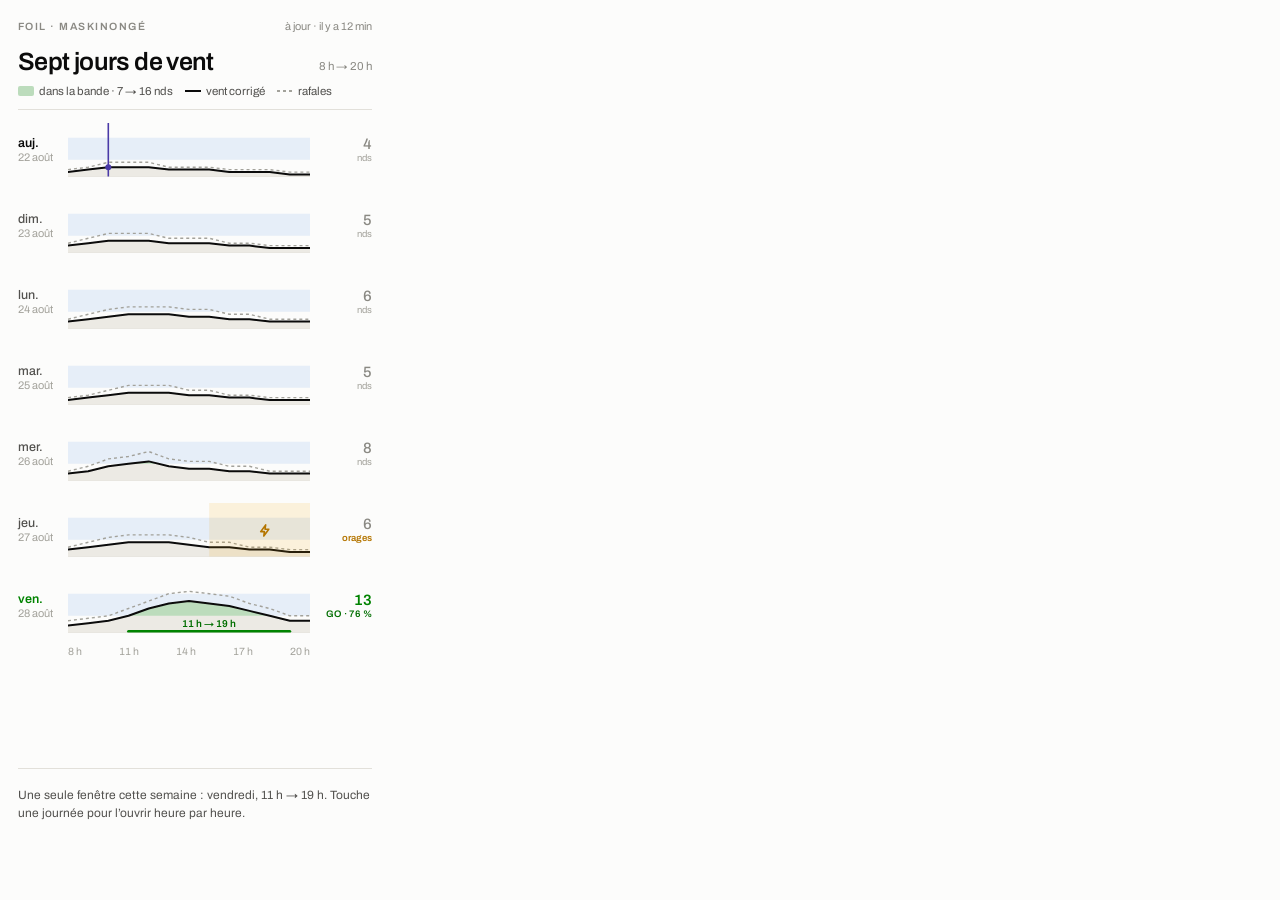
==== design/DirectionB.dc.html @ 2785b9dd "Exploration mobile : l'écran actuel + trois directions Maquettes seulement, hors production — docs/ " ====
<!doctype html>
<html>
<head>
  <meta charset="utf-8">
  <script src="./support.js"></script>
</head>
<body>
<x-dc>
<helmet>
  <link rel="stylesheet" href="https://fonts.googleapis.com/css2?family=Archivo:wght@400;500;600;700&display=swap">
  <style>
    body { margin: 0; background: #fcfcfb; color: #0b0b0b;
           font-family: "Archivo", "Helvetica Neue", Arial, sans-serif;
           -webkit-font-smoothing: antialiased; }
    a { color: #006e00; text-decoration: none; }
    a:hover { color: #004f00; }
  </style>
</helmet>

<div style="width: 390px; min-height: 844px; box-sizing: border-box; padding: 20px 18px 22px; display: flex; flex-direction: column; background: #fcfcfb">

  <div style="display: flex; justify-content: space-between; align-items: center">
    <span style="font-size: 10.5px; font-weight: 600; letter-spacing: 0.14em; text-transform: uppercase; color: #8a8983">Foil · Maskinongé</span>
    <span style="font-size: 11px; color: #8a8983">à jour · il y a 12 min</span>
  </div>

  <div style="display: flex; align-items: baseline; justify-content: space-between; margin-top: 16px">
    <h1 style="margin: 0; font-size: 25px; font-weight: 600; letter-spacing: -0.025em">Sept jours de vent</h1>
    <span style="font-size: 11.5px; color: #8a8983">8 h → 20 h</span>
  </div>

  <div style="display: flex; flex-wrap: wrap; gap: 12px; margin-top: 10px; padding-bottom: 12px; border-bottom: 1px solid #e2e0da">
    <span style="display: inline-flex; align-items: center; gap: 5px; font-size: 11.5px; color: #52514e">
      <span style="width: 16px; height: 10px; border-radius: 2px; background: #bcdcbc; display: inline-block"></span>dans la bande · 7 → 16 nds</span>
    <span style="display: inline-flex; align-items: center; gap: 5px; font-size: 11.5px; color: #52514e">
      <span style="width: 16px; height: 2px; background: #0b0b0b; display: inline-block"></span>vent corrigé</span>
    <span style="display: inline-flex; align-items: center; gap: 5px; font-size: 11.5px; color: #52514e">
      <span style="width: 16px; height: 2px; background: repeating-linear-gradient(90deg, #a3a29b 0 3px, transparent 3px 6px); display: inline-block"></span>rafales</span>
  </div>

  <div style="margin-top: 2px">
    <div style="display: grid; grid-template-columns: 44px minmax(0, 1fr) 56px; align-items: center; gap: 6px; height: 76px">
      <span style="display: flex; flex-direction: column; line-height: 1.15">
        <span style="font-size: 12.5px; font-weight: 600; color: #0b0b0b">auj.</span>
        <span style="font-size: 11px; color: #a3a29b; font-variant-numeric: tabular-nums">22 août</span>
      </span>
      <svg width="242" height="54" viewBox="0 0 242 54" role="img" aria-label="vent du sam. 22, 8 h à 20 h"><defs><clipPath id="bande22"><rect x="0" y="14.7" width="242" height="22.1"/></clipPath></defs><rect x="0" y="14.7" width="242" height="22.1" fill="rgba(42,120,214,0.10)"/><path d="M0,54.0 L0.0,49.1 20.2,46.6 40.3,44.2 60.5,44.2 80.7,44.2 100.8,46.6 121.0,46.6 141.2,46.6 161.3,49.1 181.5,49.1 201.7,49.1 221.8,51.5 242.0,51.5 L242.0,54.0 Z" fill="#eceae4"/><path d="M0,54.0 L0.0,49.1 20.2,46.6 40.3,44.2 60.5,44.2 80.7,44.2 100.8,46.6 121.0,46.6 141.2,46.6 161.3,49.1 181.5,49.1 201.7,49.1 221.8,51.5 242.0,51.5 L242.0,54.0 Z" fill="#bcdcbc" clip-path="url(#bande22)"/><path d="M0.0,46.6 L20.2,44.2 L40.3,39.3 L60.5,39.3 L80.7,39.3 L100.8,44.2 L121.0,44.2 L141.2,44.2 L161.3,46.6 L181.5,46.6 L201.7,46.6 L221.8,49.1 L242.0,49.1" fill="none" stroke="#a3a29b" stroke-width="1.4" stroke-dasharray="3 3"/><path d="M0.0,49.1 L20.2,46.6 L40.3,44.2 L60.5,44.2 L80.7,44.2 L100.8,46.6 L121.0,46.6 L141.2,46.6 L161.3,49.1 L181.5,49.1 L201.7,49.1 L221.8,51.5 L242.0,51.5" fill="none" stroke="#0b0b0b" stroke-width="2" stroke-linejoin="round" stroke-linecap="round"/><line x1="40.3" x2="40.3" y1="0" y2="54" stroke="#4a3aa7" stroke-width="1.6"/><circle cx="40.3" cy="44.2" r="3" fill="#4a3aa7"/><line x1="0" x2="242" y1="54" y2="54" stroke="#e2e0da" stroke-width="1"/></svg>
      <span style="display: flex; flex-direction: column; align-items: flex-end; line-height: 1.2; text-align: right"><span style="font-size: 15px; font-weight: 500; color: #8a8983; font-variant-numeric: tabular-nums">4</span><span style="font-size: 9.5px; color: #a3a29b">nds</span></span>
    </div>
    <div style="display: grid; grid-template-columns: 44px minmax(0, 1fr) 56px; align-items: center; gap: 6px; height: 76px">
      <span style="display: flex; flex-direction: column; line-height: 1.15">
        <span style="font-size: 12.5px; font-weight: 500; color: #52514e">dim.</span>
        <span style="font-size: 11px; color: #a3a29b; font-variant-numeric: tabular-nums">23 août</span>
      </span>
      <svg width="242" height="54" viewBox="0 0 242 54" role="img" aria-label="vent du dim. 23, 8 h à 20 h"><defs><clipPath id="bande23"><rect x="0" y="14.7" width="242" height="22.1"/></clipPath></defs><rect x="0" y="14.7" width="242" height="22.1" fill="rgba(42,120,214,0.10)"/><path d="M0,54.0 L0.0,46.6 20.2,44.2 40.3,41.7 60.5,41.7 80.7,41.7 100.8,44.2 121.0,44.2 141.2,44.2 161.3,46.6 181.5,46.6 201.7,49.1 221.8,49.1 242.0,49.1 L242.0,54.0 Z" fill="#eceae4"/><path d="M0,54.0 L0.0,46.6 20.2,44.2 40.3,41.7 60.5,41.7 80.7,41.7 100.8,44.2 121.0,44.2 141.2,44.2 161.3,46.6 181.5,46.6 201.7,49.1 221.8,49.1 242.0,49.1 L242.0,54.0 Z" fill="#bcdcbc" clip-path="url(#bande23)"/><path d="M0.0,44.2 L20.2,39.3 L40.3,34.4 L60.5,34.4 L80.7,34.4 L100.8,39.3 L121.0,39.3 L141.2,39.3 L161.3,44.2 L181.5,44.2 L201.7,46.6 L221.8,46.6 L242.0,46.6" fill="none" stroke="#a3a29b" stroke-width="1.4" stroke-dasharray="3 3"/><path d="M0.0,46.6 L20.2,44.2 L40.3,41.7 L60.5,41.7 L80.7,41.7 L100.8,44.2 L121.0,44.2 L141.2,44.2 L161.3,46.6 L181.5,46.6 L201.7,49.1 L221.8,49.1 L242.0,49.1" fill="none" stroke="#0b0b0b" stroke-width="2" stroke-linejoin="round" stroke-linecap="round"/><line x1="0" x2="242" y1="54" y2="54" stroke="#e2e0da" stroke-width="1"/></svg>
      <span style="display: flex; flex-direction: column; align-items: flex-end; line-height: 1.2; text-align: right"><span style="font-size: 15px; font-weight: 500; color: #8a8983; font-variant-numeric: tabular-nums">5</span><span style="font-size: 9.5px; color: #a3a29b">nds</span></span>
    </div>
    <div style="display: grid; grid-template-columns: 44px minmax(0, 1fr) 56px; align-items: center; gap: 6px; height: 76px">
      <span style="display: flex; flex-direction: column; line-height: 1.15">
        <span style="font-size: 12.5px; font-weight: 500; color: #52514e">lun.</span>
        <span style="font-size: 11px; color: #a3a29b; font-variant-numeric: tabular-nums">24 août</span>
      </span>
      <svg width="242" height="54" viewBox="0 0 242 54" role="img" aria-label="vent du lun. 24, 8 h à 20 h"><defs><clipPath id="bande24"><rect x="0" y="14.7" width="242" height="22.1"/></clipPath></defs><rect x="0" y="14.7" width="242" height="22.1" fill="rgba(42,120,214,0.10)"/><path d="M0,54.0 L0.0,46.6 20.2,44.2 40.3,41.7 60.5,39.3 80.7,39.3 100.8,39.3 121.0,41.7 141.2,41.7 161.3,44.2 181.5,44.2 201.7,46.6 221.8,46.6 242.0,46.6 L242.0,54.0 Z" fill="#eceae4"/><path d="M0,54.0 L0.0,46.6 20.2,44.2 40.3,41.7 60.5,39.3 80.7,39.3 100.8,39.3 121.0,41.7 141.2,41.7 161.3,44.2 181.5,44.2 201.7,46.6 221.8,46.6 242.0,46.6 L242.0,54.0 Z" fill="#bcdcbc" clip-path="url(#bande24)"/><path d="M0.0,44.2 L20.2,39.3 L40.3,34.4 L60.5,31.9 L80.7,31.9 L100.8,31.9 L121.0,34.4 L141.2,34.4 L161.3,39.3 L181.5,39.3 L201.7,44.2 L221.8,44.2 L242.0,44.2" fill="none" stroke="#a3a29b" stroke-width="1.4" stroke-dasharray="3 3"/><path d="M0.0,46.6 L20.2,44.2 L40.3,41.7 L60.5,39.3 L80.7,39.3 L100.8,39.3 L121.0,41.7 L141.2,41.7 L161.3,44.2 L181.5,44.2 L201.7,46.6 L221.8,46.6 L242.0,46.6" fill="none" stroke="#0b0b0b" stroke-width="2" stroke-linejoin="round" stroke-linecap="round"/><line x1="0" x2="242" y1="54" y2="54" stroke="#e2e0da" stroke-width="1"/></svg>
      <span style="display: flex; flex-direction: column; align-items: flex-end; line-height: 1.2; text-align: right"><span style="font-size: 15px; font-weight: 500; color: #8a8983; font-variant-numeric: tabular-nums">6</span><span style="font-size: 9.5px; color: #a3a29b">nds</span></span>
    </div>
    <div style="display: grid; grid-template-columns: 44px minmax(0, 1fr) 56px; align-items: center; gap: 6px; height: 76px">
      <span style="display: flex; flex-direction: column; line-height: 1.15">
        <span style="font-size: 12.5px; font-weight: 500; color: #52514e">mar.</span>
        <span style="font-size: 11px; color: #a3a29b; font-variant-numeric: tabular-nums">25 août</span>
      </span>
      <svg width="242" height="54" viewBox="0 0 242 54" role="img" aria-label="vent du mar. 25, 8 h à 20 h"><defs><clipPath id="bande25"><rect x="0" y="14.7" width="242" height="22.1"/></clipPath></defs><rect x="0" y="14.7" width="242" height="22.1" fill="rgba(42,120,214,0.10)"/><path d="M0,54.0 L0.0,49.1 20.2,46.6 40.3,44.2 60.5,41.7 80.7,41.7 100.8,41.7 121.0,44.2 141.2,44.2 161.3,46.6 181.5,46.6 201.7,49.1 221.8,49.1 242.0,49.1 L242.0,54.0 Z" fill="#eceae4"/><path d="M0,54.0 L0.0,49.1 20.2,46.6 40.3,44.2 60.5,41.7 80.7,41.7 100.8,41.7 121.0,44.2 141.2,44.2 161.3,46.6 181.5,46.6 201.7,49.1 221.8,49.1 242.0,49.1 L242.0,54.0 Z" fill="#bcdcbc" clip-path="url(#bande25)"/><path d="M0.0,46.6 L20.2,44.2 L40.3,39.3 L60.5,34.4 L80.7,34.4 L100.8,34.4 L121.0,39.3 L141.2,39.3 L161.3,44.2 L181.5,44.2 L201.7,46.6 L221.8,46.6 L242.0,46.6" fill="none" stroke="#a3a29b" stroke-width="1.4" stroke-dasharray="3 3"/><path d="M0.0,49.1 L20.2,46.6 L40.3,44.2 L60.5,41.7 L80.7,41.7 L100.8,41.7 L121.0,44.2 L141.2,44.2 L161.3,46.6 L181.5,46.6 L201.7,49.1 L221.8,49.1 L242.0,49.1" fill="none" stroke="#0b0b0b" stroke-width="2" stroke-linejoin="round" stroke-linecap="round"/><line x1="0" x2="242" y1="54" y2="54" stroke="#e2e0da" stroke-width="1"/></svg>
      <span style="display: flex; flex-direction: column; align-items: flex-end; line-height: 1.2; text-align: right"><span style="font-size: 15px; font-weight: 500; color: #8a8983; font-variant-numeric: tabular-nums">5</span><span style="font-size: 9.5px; color: #a3a29b">nds</span></span>
    </div>
    <div style="display: grid; grid-template-columns: 44px minmax(0, 1fr) 56px; align-items: center; gap: 6px; height: 76px">
      <span style="display: flex; flex-direction: column; line-height: 1.15">
        <span style="font-size: 12.5px; font-weight: 500; color: #52514e">mer.</span>
        <span style="font-size: 11px; color: #a3a29b; font-variant-numeric: tabular-nums">26 août</span>
      </span>
      <svg width="242" height="54" viewBox="0 0 242 54" role="img" aria-label="vent du mer. 26, 8 h à 20 h"><defs><clipPath id="bande26"><rect x="0" y="14.7" width="242" height="22.1"/></clipPath></defs><rect x="0" y="14.7" width="242" height="22.1" fill="rgba(42,120,214,0.10)"/><path d="M0,54.0 L0.0,46.6 20.2,44.2 40.3,39.3 60.5,36.8 80.7,34.4 100.8,39.3 121.0,41.7 141.2,41.7 161.3,44.2 181.5,44.2 201.7,46.6 221.8,46.6 242.0,46.6 L242.0,54.0 Z" fill="#eceae4"/><path d="M0,54.0 L0.0,46.6 20.2,44.2 40.3,39.3 60.5,36.8 80.7,34.4 100.8,39.3 121.0,41.7 141.2,41.7 161.3,44.2 181.5,44.2 201.7,46.6 221.8,46.6 242.0,46.6 L242.0,54.0 Z" fill="#bcdcbc" clip-path="url(#bande26)"/><path d="M0.0,44.2 L20.2,39.3 L40.3,31.9 L60.5,29.5 L80.7,24.5 L100.8,31.9 L121.0,34.4 L141.2,34.4 L161.3,39.3 L181.5,39.3 L201.7,44.2 L221.8,44.2 L242.0,44.2" fill="none" stroke="#a3a29b" stroke-width="1.4" stroke-dasharray="3 3"/><path d="M0.0,46.6 L20.2,44.2 L40.3,39.3 L60.5,36.8 L80.7,34.4 L100.8,39.3 L121.0,41.7 L141.2,41.7 L161.3,44.2 L181.5,44.2 L201.7,46.6 L221.8,46.6 L242.0,46.6" fill="none" stroke="#0b0b0b" stroke-width="2" stroke-linejoin="round" stroke-linecap="round"/><line x1="0" x2="242" y1="54" y2="54" stroke="#e2e0da" stroke-width="1"/></svg>
      <span style="display: flex; flex-direction: column; align-items: flex-end; line-height: 1.2; text-align: right"><span style="font-size: 15px; font-weight: 500; color: #8a8983; font-variant-numeric: tabular-nums">8</span><span style="font-size: 9.5px; color: #a3a29b">nds</span></span>
    </div>
    <div style="display: grid; grid-template-columns: 44px minmax(0, 1fr) 56px; align-items: center; gap: 6px; height: 76px">
      <span style="display: flex; flex-direction: column; line-height: 1.15">
        <span style="font-size: 12.5px; font-weight: 500; color: #52514e">jeu.</span>
        <span style="font-size: 11px; color: #a3a29b; font-variant-numeric: tabular-nums">27 août</span>
      </span>
      <svg width="242" height="54" viewBox="0 0 242 54" role="img" aria-label="vent du jeu. 27, 8 h à 20 h"><defs><clipPath id="bande27"><rect x="0" y="14.7" width="242" height="22.1"/></clipPath></defs><rect x="0" y="14.7" width="242" height="22.1" fill="rgba(42,120,214,0.10)"/><path d="M0,54.0 L0.0,46.6 20.2,44.2 40.3,41.7 60.5,39.3 80.7,39.3 100.8,39.3 121.0,41.7 141.2,44.2 161.3,44.2 181.5,46.6 201.7,46.6 221.8,49.1 242.0,49.1 L242.0,54.0 Z" fill="#eceae4"/><path d="M0,54.0 L0.0,46.6 20.2,44.2 40.3,41.7 60.5,39.3 80.7,39.3 100.8,39.3 121.0,41.7 141.2,44.2 161.3,44.2 181.5,46.6 201.7,46.6 221.8,49.1 242.0,49.1 L242.0,54.0 Z" fill="#bcdcbc" clip-path="url(#bande27)"/><path d="M0.0,44.2 L20.2,39.3 L40.3,34.4 L60.5,31.9 L80.7,31.9 L100.8,31.9 L121.0,34.4 L141.2,39.3 L161.3,39.3 L181.5,44.2 L201.7,44.2 L221.8,46.6 L242.0,46.6" fill="none" stroke="#a3a29b" stroke-width="1.4" stroke-dasharray="3 3"/><path d="M0.0,46.6 L20.2,44.2 L40.3,41.7 L60.5,39.3 L80.7,39.3 L100.8,39.3 L121.0,41.7 L141.2,44.2 L161.3,44.2 L181.5,46.6 L201.7,46.6 L221.8,49.1 L242.0,49.1" fill="none" stroke="#0b0b0b" stroke-width="2" stroke-linejoin="round" stroke-linecap="round"/><rect x="141.2" y="0" width="100.8" height="54" fill="rgba(237,161,0,0.13)"/><g transform="translate(189.6,20.0)"><path d="M13 3 5 14h6l-1 7 8-11h-6z" transform="scale(0.62)" fill="none" stroke="#b47500" stroke-width="2.6" stroke-linejoin="round"/></g><line x1="0" x2="242" y1="54" y2="54" stroke="#e2e0da" stroke-width="1"/></svg>
      <span style="display: flex; flex-direction: column; align-items: flex-end; line-height: 1.2; text-align: right"><span style="font-size: 15px; font-weight: 500; color: #8a8983; font-variant-numeric: tabular-nums">6</span><span style="font-size: 9.5px; font-weight: 600; color: #b47500">orages</span></span>
    </div>
    <div style="display: grid; grid-template-columns: 44px minmax(0, 1fr) 56px; align-items: center; gap: 6px; height: 76px">
      <span style="display: flex; flex-direction: column; line-height: 1.15">
        <span style="font-size: 12.5px; font-weight: 600; color: #008300">ven.</span>
        <span style="font-size: 11px; color: #a3a29b; font-variant-numeric: tabular-nums">28 août</span>
      </span>
      <svg width="242" height="54" viewBox="0 0 242 54" role="img" aria-label="vent du ven. 28, 8 h à 20 h"><defs><clipPath id="bande28"><rect x="0" y="14.7" width="242" height="22.1"/></clipPath></defs><rect x="0" y="14.7" width="242" height="22.1" fill="rgba(42,120,214,0.10)"/><path d="M0,54.0 L0.0,46.6 20.2,44.2 40.3,41.7 60.5,36.8 80.7,29.5 100.8,24.5 121.0,22.1 141.2,24.5 161.3,27.0 181.5,31.9 201.7,36.8 221.8,41.7 242.0,41.7 L242.0,54.0 Z" fill="#eceae4"/><path d="M0,54.0 L0.0,46.6 20.2,44.2 40.3,41.7 60.5,36.8 80.7,29.5 100.8,24.5 121.0,22.1 141.2,24.5 161.3,27.0 181.5,31.9 201.7,36.8 221.8,41.7 242.0,41.7 L242.0,54.0 Z" fill="#bcdcbc" clip-path="url(#bande28)"/><path d="M0.0,41.7 L20.2,39.3 L40.3,36.8 L60.5,29.5 L80.7,22.1 L100.8,14.7 L121.0,12.3 L141.2,14.7 L161.3,17.2 L181.5,24.5 L201.7,29.5 L221.8,36.8 L242.0,36.8" fill="none" stroke="#a3a29b" stroke-width="1.4" stroke-dasharray="3 3"/><path d="M0.0,46.6 L20.2,44.2 L40.3,41.7 L60.5,36.8 L80.7,29.5 L100.8,24.5 L121.0,22.1 L141.2,24.5 L161.3,27.0 L181.5,31.9 L201.7,36.8 L221.8,41.7 L242.0,41.7" fill="none" stroke="#0b0b0b" stroke-width="2" stroke-linejoin="round" stroke-linecap="round"/><line x1="60.5" x2="221.8" y1="52.5" y2="52.5" stroke="#008300" stroke-width="3" stroke-linecap="round"/><text x="141.2" y="48.0" text-anchor="middle" font-size="10" font-weight="600" fill="#006e00" font-family="Archivo, Helvetica Neue, Arial, sans-serif">11 h → 19 h</text><line x1="0" x2="242" y1="54" y2="54" stroke="#e2e0da" stroke-width="1"/></svg>
      <span style="display: flex; flex-direction: column; align-items: flex-end; line-height: 1.2; text-align: right"><span style="font-size: 15px; font-weight: 600; color: #008300; font-variant-numeric: tabular-nums">13</span><span style="font-size: 9.5px; font-weight: 600; letter-spacing: 0.04em; color: #006e00">GO · 76 %</span></span>
    </div>
  </div>

  <div style="display: grid; grid-template-columns: 44px minmax(0, 1fr) 56px; gap: 6px; margin-top: 2px">
    <span></span>
    <span style="display: flex; justify-content: space-between; font-size: 10.5px; color: #a3a29b; font-variant-numeric: tabular-nums">
      <span>8 h</span><span>11 h</span><span>14 h</span><span>17 h</span><span>20 h</span></span>
    <span></span>
  </div>

  <div style="margin-top: auto; padding-top: 18px; border-top: 1px solid #e2e0da">
    <p style="margin: 0; font-size: 12px; line-height: 1.45; color: #52514e; text-wrap: pretty">
      Une seule fenêtre cette semaine : vendredi, 11 h → 19 h. Touche une journée pour l’ouvrir heure par heure.</p>
  </div>

</div>
</x-dc>
</body>
</html>
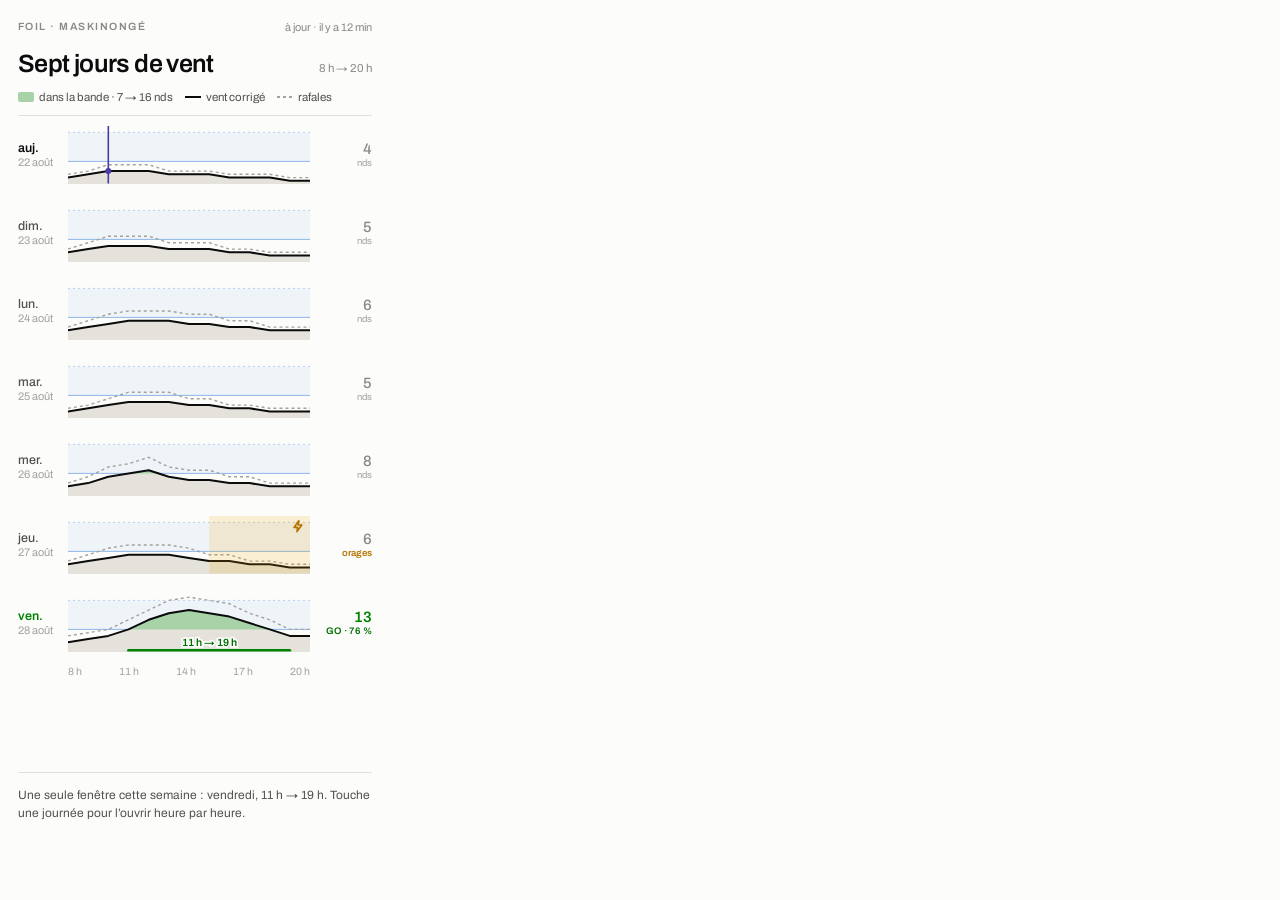
==== commit b61bc049: "Maquettes : corrections tirées du rendu réel Vérifié dans Chromium à 390 px, mesures à l'appui.  - A" ====
--- a/design/DirectionB.dc.html
+++ b/design/DirectionB.dc.html
@@ -11,7 +11,7 @@
   <style>
     body { margin: 0; background: #fcfcfb; color: #0b0b0b;
            font-family: "Archivo", "Helvetica Neue", Arial, sans-serif;
-           -webkit-font-smoothing: antialiased; }
+           line-height: 1.3; -webkit-font-smoothing: antialiased; }
     a { color: #006e00; text-decoration: none; }
     a:hover { color: #004f00; }
   </style>
@@ -24,87 +24,87 @@
     <span style="font-size: 11px; color: #8a8983">à jour · il y a 12 min</span>
   </div>
 
-  <div style="display: flex; align-items: baseline; justify-content: space-between; margin-top: 16px">
+  <div style="display: flex; align-items: baseline; justify-content: space-between; margin-top: 14px">
     <h1 style="margin: 0; font-size: 25px; font-weight: 600; letter-spacing: -0.025em">Sept jours de vent</h1>
     <span style="font-size: 11.5px; color: #8a8983">8 h → 20 h</span>
   </div>
 
-  <div style="display: flex; flex-wrap: wrap; gap: 12px; margin-top: 10px; padding-bottom: 12px; border-bottom: 1px solid #e2e0da">
+  <div style="display: flex; flex-wrap: wrap; gap: 12px; margin-top: 9px; padding-bottom: 10px; border-bottom: 1px solid #e2e0da">
     <span style="display: inline-flex; align-items: center; gap: 5px; font-size: 11.5px; color: #52514e">
-      <span style="width: 16px; height: 10px; border-radius: 2px; background: #bcdcbc; display: inline-block"></span>dans la bande · 7 → 16 nds</span>
+      <span style="width: 16px; height: 10px; border-radius: 2px; background: #a8d3a8; display: inline-block"></span>dans la bande · 7 → 16 nds</span>
     <span style="display: inline-flex; align-items: center; gap: 5px; font-size: 11.5px; color: #52514e">
       <span style="width: 16px; height: 2px; background: #0b0b0b; display: inline-block"></span>vent corrigé</span>
     <span style="display: inline-flex; align-items: center; gap: 5px; font-size: 11.5px; color: #52514e">
       <span style="width: 16px; height: 2px; background: repeating-linear-gradient(90deg, #a3a29b 0 3px, transparent 3px 6px); display: inline-block"></span>rafales</span>
   </div>
 
-  <div style="margin-top: 2px">
-    <div style="display: grid; grid-template-columns: 44px minmax(0, 1fr) 56px; align-items: center; gap: 6px; height: 76px">
+  <div>
+    <div style="display: grid; grid-template-columns: 44px minmax(0, 1fr) 56px; align-items: center; gap: 6px; height: 78px">
       <span style="display: flex; flex-direction: column; line-height: 1.15">
         <span style="font-size: 12.5px; font-weight: 600; color: #0b0b0b">auj.</span>
         <span style="font-size: 11px; color: #a3a29b; font-variant-numeric: tabular-nums">22 août</span>
       </span>
-      <svg width="242" height="54" viewBox="0 0 242 54" role="img" aria-label="vent du sam. 22, 8 h à 20 h"><defs><clipPath id="bande22"><rect x="0" y="14.7" width="242" height="22.1"/></clipPath></defs><rect x="0" y="14.7" width="242" height="22.1" fill="rgba(42,120,214,0.10)"/><path d="M0,54.0 L0.0,49.1 20.2,46.6 40.3,44.2 60.5,44.2 80.7,44.2 100.8,46.6 121.0,46.6 141.2,46.6 161.3,49.1 181.5,49.1 201.7,49.1 221.8,51.5 242.0,51.5 L242.0,54.0 Z" fill="#eceae4"/><path d="M0,54.0 L0.0,49.1 20.2,46.6 40.3,44.2 60.5,44.2 80.7,44.2 100.8,46.6 121.0,46.6 141.2,46.6 161.3,49.1 181.5,49.1 201.7,49.1 221.8,51.5 242.0,51.5 L242.0,54.0 Z" fill="#bcdcbc" clip-path="url(#bande22)"/><path d="M0.0,46.6 L20.2,44.2 L40.3,39.3 L60.5,39.3 L80.7,39.3 L100.8,44.2 L121.0,44.2 L141.2,44.2 L161.3,46.6 L181.5,46.6 L201.7,46.6 L221.8,49.1 L242.0,49.1" fill="none" stroke="#a3a29b" stroke-width="1.4" stroke-dasharray="3 3"/><path d="M0.0,49.1 L20.2,46.6 L40.3,44.2 L60.5,44.2 L80.7,44.2 L100.8,46.6 L121.0,46.6 L141.2,46.6 L161.3,49.1 L181.5,49.1 L201.7,49.1 L221.8,51.5 L242.0,51.5" fill="none" stroke="#0b0b0b" stroke-width="2" stroke-linejoin="round" stroke-linecap="round"/><line x1="40.3" x2="40.3" y1="0" y2="54" stroke="#4a3aa7" stroke-width="1.6"/><circle cx="40.3" cy="44.2" r="3" fill="#4a3aa7"/><line x1="0" x2="242" y1="54" y2="54" stroke="#e2e0da" stroke-width="1"/></svg>
+      <svg width="242" height="58" viewBox="0 0 242 58" role="img" aria-label="vent du sam. 22 août, 8 h à 20 h"><defs><clipPath id="bande22"><rect x="0" y="6.4" width="242" height="29.0"/></clipPath></defs><rect x="0" y="6.4" width="242" height="29.0" fill="rgba(42,120,214,0.06)"/><line x1="0" x2="242" y1="35.4" y2="35.4" stroke="#2a78d6" stroke-width="1" opacity="0.5"/><line x1="0" x2="242" y1="6.4" y2="6.4" stroke="#2a78d6" stroke-width="1" stroke-dasharray="2 3" opacity="0.3"/><path d="M0,58.0 L0.0,51.6 20.2,48.3 40.3,45.1 60.5,45.1 80.7,45.1 100.8,48.3 121.0,48.3 141.2,48.3 161.3,51.6 181.5,51.6 201.7,51.6 221.8,54.8 242.0,54.8 L242.0,58.0 Z" fill="#e4e2da"/><path d="M0,58.0 L0.0,51.6 20.2,48.3 40.3,45.1 60.5,45.1 80.7,45.1 100.8,48.3 121.0,48.3 141.2,48.3 161.3,51.6 181.5,51.6 201.7,51.6 221.8,54.8 242.0,54.8 L242.0,58.0 Z" fill="#a8d3a8" clip-path="url(#bande22)"/><path d="M0.0,48.3 L20.2,45.1 L40.3,38.7 L60.5,38.7 L80.7,38.7 L100.8,45.1 L121.0,45.1 L141.2,45.1 L161.3,48.3 L181.5,48.3 L201.7,48.3 L221.8,51.6 L242.0,51.6" fill="none" stroke="#a3a29b" stroke-width="1.4" stroke-dasharray="3 3"/><path d="M0.0,51.6 L20.2,48.3 L40.3,45.1 L60.5,45.1 L80.7,45.1 L100.8,48.3 L121.0,48.3 L141.2,48.3 L161.3,51.6 L181.5,51.6 L201.7,51.6 L221.8,54.8 L242.0,54.8" fill="none" stroke="#0b0b0b" stroke-width="2" stroke-linejoin="round" stroke-linecap="round"/><line x1="40.3" x2="40.3" y1="0" y2="58" stroke="#4a3aa7" stroke-width="1.6"/><circle cx="40.3" cy="45.1" r="3" fill="#4a3aa7"/><line x1="0" x2="242" y1="58" y2="58" stroke="#e2e0da" stroke-width="1"/></svg>
       <span style="display: flex; flex-direction: column; align-items: flex-end; line-height: 1.2; text-align: right"><span style="font-size: 15px; font-weight: 500; color: #8a8983; font-variant-numeric: tabular-nums">4</span><span style="font-size: 9.5px; color: #a3a29b">nds</span></span>
     </div>
-    <div style="display: grid; grid-template-columns: 44px minmax(0, 1fr) 56px; align-items: center; gap: 6px; height: 76px">
+    <div style="display: grid; grid-template-columns: 44px minmax(0, 1fr) 56px; align-items: center; gap: 6px; height: 78px">
       <span style="display: flex; flex-direction: column; line-height: 1.15">
         <span style="font-size: 12.5px; font-weight: 500; color: #52514e">dim.</span>
         <span style="font-size: 11px; color: #a3a29b; font-variant-numeric: tabular-nums">23 août</span>
       </span>
-      <svg width="242" height="54" viewBox="0 0 242 54" role="img" aria-label="vent du dim. 23, 8 h à 20 h"><defs><clipPath id="bande23"><rect x="0" y="14.7" width="242" height="22.1"/></clipPath></defs><rect x="0" y="14.7" width="242" height="22.1" fill="rgba(42,120,214,0.10)"/><path d="M0,54.0 L0.0,46.6 20.2,44.2 40.3,41.7 60.5,41.7 80.7,41.7 100.8,44.2 121.0,44.2 141.2,44.2 161.3,46.6 181.5,46.6 201.7,49.1 221.8,49.1 242.0,49.1 L242.0,54.0 Z" fill="#eceae4"/><path d="M0,54.0 L0.0,46.6 20.2,44.2 40.3,41.7 60.5,41.7 80.7,41.7 100.8,44.2 121.0,44.2 141.2,44.2 161.3,46.6 181.5,46.6 201.7,49.1 221.8,49.1 242.0,49.1 L242.0,54.0 Z" fill="#bcdcbc" clip-path="url(#bande23)"/><path d="M0.0,44.2 L20.2,39.3 L40.3,34.4 L60.5,34.4 L80.7,34.4 L100.8,39.3 L121.0,39.3 L141.2,39.3 L161.3,44.2 L181.5,44.2 L201.7,46.6 L221.8,46.6 L242.0,46.6" fill="none" stroke="#a3a29b" stroke-width="1.4" stroke-dasharray="3 3"/><path d="M0.0,46.6 L20.2,44.2 L40.3,41.7 L60.5,41.7 L80.7,41.7 L100.8,44.2 L121.0,44.2 L141.2,44.2 L161.3,46.6 L181.5,46.6 L201.7,49.1 L221.8,49.1 L242.0,49.1" fill="none" stroke="#0b0b0b" stroke-width="2" stroke-linejoin="round" stroke-linecap="round"/><line x1="0" x2="242" y1="54" y2="54" stroke="#e2e0da" stroke-width="1"/></svg>
+      <svg width="242" height="58" viewBox="0 0 242 58" role="img" aria-label="vent du dim. 23 août, 8 h à 20 h"><defs><clipPath id="bande23"><rect x="0" y="6.4" width="242" height="29.0"/></clipPath></defs><rect x="0" y="6.4" width="242" height="29.0" fill="rgba(42,120,214,0.06)"/><line x1="0" x2="242" y1="35.4" y2="35.4" stroke="#2a78d6" stroke-width="1" opacity="0.5"/><line x1="0" x2="242" y1="6.4" y2="6.4" stroke="#2a78d6" stroke-width="1" stroke-dasharray="2 3" opacity="0.3"/><path d="M0,58.0 L0.0,48.3 20.2,45.1 40.3,41.9 60.5,41.9 80.7,41.9 100.8,45.1 121.0,45.1 141.2,45.1 161.3,48.3 181.5,48.3 201.7,51.6 221.8,51.6 242.0,51.6 L242.0,58.0 Z" fill="#e4e2da"/><path d="M0,58.0 L0.0,48.3 20.2,45.1 40.3,41.9 60.5,41.9 80.7,41.9 100.8,45.1 121.0,45.1 141.2,45.1 161.3,48.3 181.5,48.3 201.7,51.6 221.8,51.6 242.0,51.6 L242.0,58.0 Z" fill="#a8d3a8" clip-path="url(#bande23)"/><path d="M0.0,45.1 L20.2,38.7 L40.3,32.2 L60.5,32.2 L80.7,32.2 L100.8,38.7 L121.0,38.7 L141.2,38.7 L161.3,45.1 L181.5,45.1 L201.7,48.3 L221.8,48.3 L242.0,48.3" fill="none" stroke="#a3a29b" stroke-width="1.4" stroke-dasharray="3 3"/><path d="M0.0,48.3 L20.2,45.1 L40.3,41.9 L60.5,41.9 L80.7,41.9 L100.8,45.1 L121.0,45.1 L141.2,45.1 L161.3,48.3 L181.5,48.3 L201.7,51.6 L221.8,51.6 L242.0,51.6" fill="none" stroke="#0b0b0b" stroke-width="2" stroke-linejoin="round" stroke-linecap="round"/><line x1="0" x2="242" y1="58" y2="58" stroke="#e2e0da" stroke-width="1"/></svg>
       <span style="display: flex; flex-direction: column; align-items: flex-end; line-height: 1.2; text-align: right"><span style="font-size: 15px; font-weight: 500; color: #8a8983; font-variant-numeric: tabular-nums">5</span><span style="font-size: 9.5px; color: #a3a29b">nds</span></span>
     </div>
-    <div style="display: grid; grid-template-columns: 44px minmax(0, 1fr) 56px; align-items: center; gap: 6px; height: 76px">
+    <div style="display: grid; grid-template-columns: 44px minmax(0, 1fr) 56px; align-items: center; gap: 6px; height: 78px">
       <span style="display: flex; flex-direction: column; line-height: 1.15">
         <span style="font-size: 12.5px; font-weight: 500; color: #52514e">lun.</span>
         <span style="font-size: 11px; color: #a3a29b; font-variant-numeric: tabular-nums">24 août</span>
       </span>
-      <svg width="242" height="54" viewBox="0 0 242 54" role="img" aria-label="vent du lun. 24, 8 h à 20 h"><defs><clipPath id="bande24"><rect x="0" y="14.7" width="242" height="22.1"/></clipPath></defs><rect x="0" y="14.7" width="242" height="22.1" fill="rgba(42,120,214,0.10)"/><path d="M0,54.0 L0.0,46.6 20.2,44.2 40.3,41.7 60.5,39.3 80.7,39.3 100.8,39.3 121.0,41.7 141.2,41.7 161.3,44.2 181.5,44.2 201.7,46.6 221.8,46.6 242.0,46.6 L242.0,54.0 Z" fill="#eceae4"/><path d="M0,54.0 L0.0,46.6 20.2,44.2 40.3,41.7 60.5,39.3 80.7,39.3 100.8,39.3 121.0,41.7 141.2,41.7 161.3,44.2 181.5,44.2 201.7,46.6 221.8,46.6 242.0,46.6 L242.0,54.0 Z" fill="#bcdcbc" clip-path="url(#bande24)"/><path d="M0.0,44.2 L20.2,39.3 L40.3,34.4 L60.5,31.9 L80.7,31.9 L100.8,31.9 L121.0,34.4 L141.2,34.4 L161.3,39.3 L181.5,39.3 L201.7,44.2 L221.8,44.2 L242.0,44.2" fill="none" stroke="#a3a29b" stroke-width="1.4" stroke-dasharray="3 3"/><path d="M0.0,46.6 L20.2,44.2 L40.3,41.7 L60.5,39.3 L80.7,39.3 L100.8,39.3 L121.0,41.7 L141.2,41.7 L161.3,44.2 L181.5,44.2 L201.7,46.6 L221.8,46.6 L242.0,46.6" fill="none" stroke="#0b0b0b" stroke-width="2" stroke-linejoin="round" stroke-linecap="round"/><line x1="0" x2="242" y1="54" y2="54" stroke="#e2e0da" stroke-width="1"/></svg>
+      <svg width="242" height="58" viewBox="0 0 242 58" role="img" aria-label="vent du lun. 24 août, 8 h à 20 h"><defs><clipPath id="bande24"><rect x="0" y="6.4" width="242" height="29.0"/></clipPath></defs><rect x="0" y="6.4" width="242" height="29.0" fill="rgba(42,120,214,0.06)"/><line x1="0" x2="242" y1="35.4" y2="35.4" stroke="#2a78d6" stroke-width="1" opacity="0.5"/><line x1="0" x2="242" y1="6.4" y2="6.4" stroke="#2a78d6" stroke-width="1" stroke-dasharray="2 3" opacity="0.3"/><path d="M0,58.0 L0.0,48.3 20.2,45.1 40.3,41.9 60.5,38.7 80.7,38.7 100.8,38.7 121.0,41.9 141.2,41.9 161.3,45.1 181.5,45.1 201.7,48.3 221.8,48.3 242.0,48.3 L242.0,58.0 Z" fill="#e4e2da"/><path d="M0,58.0 L0.0,48.3 20.2,45.1 40.3,41.9 60.5,38.7 80.7,38.7 100.8,38.7 121.0,41.9 141.2,41.9 161.3,45.1 181.5,45.1 201.7,48.3 221.8,48.3 242.0,48.3 L242.0,58.0 Z" fill="#a8d3a8" clip-path="url(#bande24)"/><path d="M0.0,45.1 L20.2,38.7 L40.3,32.2 L60.5,29.0 L80.7,29.0 L100.8,29.0 L121.0,32.2 L141.2,32.2 L161.3,38.7 L181.5,38.7 L201.7,45.1 L221.8,45.1 L242.0,45.1" fill="none" stroke="#a3a29b" stroke-width="1.4" stroke-dasharray="3 3"/><path d="M0.0,48.3 L20.2,45.1 L40.3,41.9 L60.5,38.7 L80.7,38.7 L100.8,38.7 L121.0,41.9 L141.2,41.9 L161.3,45.1 L181.5,45.1 L201.7,48.3 L221.8,48.3 L242.0,48.3" fill="none" stroke="#0b0b0b" stroke-width="2" stroke-linejoin="round" stroke-linecap="round"/><line x1="0" x2="242" y1="58" y2="58" stroke="#e2e0da" stroke-width="1"/></svg>
       <span style="display: flex; flex-direction: column; align-items: flex-end; line-height: 1.2; text-align: right"><span style="font-size: 15px; font-weight: 500; color: #8a8983; font-variant-numeric: tabular-nums">6</span><span style="font-size: 9.5px; color: #a3a29b">nds</span></span>
     </div>
-    <div style="display: grid; grid-template-columns: 44px minmax(0, 1fr) 56px; align-items: center; gap: 6px; height: 76px">
+    <div style="display: grid; grid-template-columns: 44px minmax(0, 1fr) 56px; align-items: center; gap: 6px; height: 78px">
       <span style="display: flex; flex-direction: column; line-height: 1.15">
         <span style="font-size: 12.5px; font-weight: 500; color: #52514e">mar.</span>
         <span style="font-size: 11px; color: #a3a29b; font-variant-numeric: tabular-nums">25 août</span>
       </span>
-      <svg width="242" height="54" viewBox="0 0 242 54" role="img" aria-label="vent du mar. 25, 8 h à 20 h"><defs><clipPath id="bande25"><rect x="0" y="14.7" width="242" height="22.1"/></clipPath></defs><rect x="0" y="14.7" width="242" height="22.1" fill="rgba(42,120,214,0.10)"/><path d="M0,54.0 L0.0,49.1 20.2,46.6 40.3,44.2 60.5,41.7 80.7,41.7 100.8,41.7 121.0,44.2 141.2,44.2 161.3,46.6 181.5,46.6 201.7,49.1 221.8,49.1 242.0,49.1 L242.0,54.0 Z" fill="#eceae4"/><path d="M0,54.0 L0.0,49.1 20.2,46.6 40.3,44.2 60.5,41.7 80.7,41.7 100.8,41.7 121.0,44.2 141.2,44.2 161.3,46.6 181.5,46.6 201.7,49.1 221.8,49.1 242.0,49.1 L242.0,54.0 Z" fill="#bcdcbc" clip-path="url(#bande25)"/><path d="M0.0,46.6 L20.2,44.2 L40.3,39.3 L60.5,34.4 L80.7,34.4 L100.8,34.4 L121.0,39.3 L141.2,39.3 L161.3,44.2 L181.5,44.2 L201.7,46.6 L221.8,46.6 L242.0,46.6" fill="none" stroke="#a3a29b" stroke-width="1.4" stroke-dasharray="3 3"/><path d="M0.0,49.1 L20.2,46.6 L40.3,44.2 L60.5,41.7 L80.7,41.7 L100.8,41.7 L121.0,44.2 L141.2,44.2 L161.3,46.6 L181.5,46.6 L201.7,49.1 L221.8,49.1 L242.0,49.1" fill="none" stroke="#0b0b0b" stroke-width="2" stroke-linejoin="round" stroke-linecap="round"/><line x1="0" x2="242" y1="54" y2="54" stroke="#e2e0da" stroke-width="1"/></svg>
+      <svg width="242" height="58" viewBox="0 0 242 58" role="img" aria-label="vent du mar. 25 août, 8 h à 20 h"><defs><clipPath id="bande25"><rect x="0" y="6.4" width="242" height="29.0"/></clipPath></defs><rect x="0" y="6.4" width="242" height="29.0" fill="rgba(42,120,214,0.06)"/><line x1="0" x2="242" y1="35.4" y2="35.4" stroke="#2a78d6" stroke-width="1" opacity="0.5"/><line x1="0" x2="242" y1="6.4" y2="6.4" stroke="#2a78d6" stroke-width="1" stroke-dasharray="2 3" opacity="0.3"/><path d="M0,58.0 L0.0,51.6 20.2,48.3 40.3,45.1 60.5,41.9 80.7,41.9 100.8,41.9 121.0,45.1 141.2,45.1 161.3,48.3 181.5,48.3 201.7,51.6 221.8,51.6 242.0,51.6 L242.0,58.0 Z" fill="#e4e2da"/><path d="M0,58.0 L0.0,51.6 20.2,48.3 40.3,45.1 60.5,41.9 80.7,41.9 100.8,41.9 121.0,45.1 141.2,45.1 161.3,48.3 181.5,48.3 201.7,51.6 221.8,51.6 242.0,51.6 L242.0,58.0 Z" fill="#a8d3a8" clip-path="url(#bande25)"/><path d="M0.0,48.3 L20.2,45.1 L40.3,38.7 L60.5,32.2 L80.7,32.2 L100.8,32.2 L121.0,38.7 L141.2,38.7 L161.3,45.1 L181.5,45.1 L201.7,48.3 L221.8,48.3 L242.0,48.3" fill="none" stroke="#a3a29b" stroke-width="1.4" stroke-dasharray="3 3"/><path d="M0.0,51.6 L20.2,48.3 L40.3,45.1 L60.5,41.9 L80.7,41.9 L100.8,41.9 L121.0,45.1 L141.2,45.1 L161.3,48.3 L181.5,48.3 L201.7,51.6 L221.8,51.6 L242.0,51.6" fill="none" stroke="#0b0b0b" stroke-width="2" stroke-linejoin="round" stroke-linecap="round"/><line x1="0" x2="242" y1="58" y2="58" stroke="#e2e0da" stroke-width="1"/></svg>
       <span style="display: flex; flex-direction: column; align-items: flex-end; line-height: 1.2; text-align: right"><span style="font-size: 15px; font-weight: 500; color: #8a8983; font-variant-numeric: tabular-nums">5</span><span style="font-size: 9.5px; color: #a3a29b">nds</span></span>
     </div>
-    <div style="display: grid; grid-template-columns: 44px minmax(0, 1fr) 56px; align-items: center; gap: 6px; height: 76px">
+    <div style="display: grid; grid-template-columns: 44px minmax(0, 1fr) 56px; align-items: center; gap: 6px; height: 78px">
       <span style="display: flex; flex-direction: column; line-height: 1.15">
         <span style="font-size: 12.5px; font-weight: 500; color: #52514e">mer.</span>
         <span style="font-size: 11px; color: #a3a29b; font-variant-numeric: tabular-nums">26 août</span>
       </span>
-      <svg width="242" height="54" viewBox="0 0 242 54" role="img" aria-label="vent du mer. 26, 8 h à 20 h"><defs><clipPath id="bande26"><rect x="0" y="14.7" width="242" height="22.1"/></clipPath></defs><rect x="0" y="14.7" width="242" height="22.1" fill="rgba(42,120,214,0.10)"/><path d="M0,54.0 L0.0,46.6 20.2,44.2 40.3,39.3 60.5,36.8 80.7,34.4 100.8,39.3 121.0,41.7 141.2,41.7 161.3,44.2 181.5,44.2 201.7,46.6 221.8,46.6 242.0,46.6 L242.0,54.0 Z" fill="#eceae4"/><path d="M0,54.0 L0.0,46.6 20.2,44.2 40.3,39.3 60.5,36.8 80.7,34.4 100.8,39.3 121.0,41.7 141.2,41.7 161.3,44.2 181.5,44.2 201.7,46.6 221.8,46.6 242.0,46.6 L242.0,54.0 Z" fill="#bcdcbc" clip-path="url(#bande26)"/><path d="M0.0,44.2 L20.2,39.3 L40.3,31.9 L60.5,29.5 L80.7,24.5 L100.8,31.9 L121.0,34.4 L141.2,34.4 L161.3,39.3 L181.5,39.3 L201.7,44.2 L221.8,44.2 L242.0,44.2" fill="none" stroke="#a3a29b" stroke-width="1.4" stroke-dasharray="3 3"/><path d="M0.0,46.6 L20.2,44.2 L40.3,39.3 L60.5,36.8 L80.7,34.4 L100.8,39.3 L121.0,41.7 L141.2,41.7 L161.3,44.2 L181.5,44.2 L201.7,46.6 L221.8,46.6 L242.0,46.6" fill="none" stroke="#0b0b0b" stroke-width="2" stroke-linejoin="round" stroke-linecap="round"/><line x1="0" x2="242" y1="54" y2="54" stroke="#e2e0da" stroke-width="1"/></svg>
+      <svg width="242" height="58" viewBox="0 0 242 58" role="img" aria-label="vent du mer. 26 août, 8 h à 20 h"><defs><clipPath id="bande26"><rect x="0" y="6.4" width="242" height="29.0"/></clipPath></defs><rect x="0" y="6.4" width="242" height="29.0" fill="rgba(42,120,214,0.06)"/><line x1="0" x2="242" y1="35.4" y2="35.4" stroke="#2a78d6" stroke-width="1" opacity="0.5"/><line x1="0" x2="242" y1="6.4" y2="6.4" stroke="#2a78d6" stroke-width="1" stroke-dasharray="2 3" opacity="0.3"/><path d="M0,58.0 L0.0,48.3 20.2,45.1 40.3,38.7 60.5,35.4 80.7,32.2 100.8,38.7 121.0,41.9 141.2,41.9 161.3,45.1 181.5,45.1 201.7,48.3 221.8,48.3 242.0,48.3 L242.0,58.0 Z" fill="#e4e2da"/><path d="M0,58.0 L0.0,48.3 20.2,45.1 40.3,38.7 60.5,35.4 80.7,32.2 100.8,38.7 121.0,41.9 141.2,41.9 161.3,45.1 181.5,45.1 201.7,48.3 221.8,48.3 242.0,48.3 L242.0,58.0 Z" fill="#a8d3a8" clip-path="url(#bande26)"/><path d="M0.0,45.1 L20.2,38.7 L40.3,29.0 L60.5,25.8 L80.7,19.3 L100.8,29.0 L121.0,32.2 L141.2,32.2 L161.3,38.7 L181.5,38.7 L201.7,45.1 L221.8,45.1 L242.0,45.1" fill="none" stroke="#a3a29b" stroke-width="1.4" stroke-dasharray="3 3"/><path d="M0.0,48.3 L20.2,45.1 L40.3,38.7 L60.5,35.4 L80.7,32.2 L100.8,38.7 L121.0,41.9 L141.2,41.9 L161.3,45.1 L181.5,45.1 L201.7,48.3 L221.8,48.3 L242.0,48.3" fill="none" stroke="#0b0b0b" stroke-width="2" stroke-linejoin="round" stroke-linecap="round"/><line x1="0" x2="242" y1="58" y2="58" stroke="#e2e0da" stroke-width="1"/></svg>
       <span style="display: flex; flex-direction: column; align-items: flex-end; line-height: 1.2; text-align: right"><span style="font-size: 15px; font-weight: 500; color: #8a8983; font-variant-numeric: tabular-nums">8</span><span style="font-size: 9.5px; color: #a3a29b">nds</span></span>
     </div>
-    <div style="display: grid; grid-template-columns: 44px minmax(0, 1fr) 56px; align-items: center; gap: 6px; height: 76px">
+    <div style="display: grid; grid-template-columns: 44px minmax(0, 1fr) 56px; align-items: center; gap: 6px; height: 78px">
       <span style="display: flex; flex-direction: column; line-height: 1.15">
         <span style="font-size: 12.5px; font-weight: 500; color: #52514e">jeu.</span>
         <span style="font-size: 11px; color: #a3a29b; font-variant-numeric: tabular-nums">27 août</span>
       </span>
-      <svg width="242" height="54" viewBox="0 0 242 54" role="img" aria-label="vent du jeu. 27, 8 h à 20 h"><defs><clipPath id="bande27"><rect x="0" y="14.7" width="242" height="22.1"/></clipPath></defs><rect x="0" y="14.7" width="242" height="22.1" fill="rgba(42,120,214,0.10)"/><path d="M0,54.0 L0.0,46.6 20.2,44.2 40.3,41.7 60.5,39.3 80.7,39.3 100.8,39.3 121.0,41.7 141.2,44.2 161.3,44.2 181.5,46.6 201.7,46.6 221.8,49.1 242.0,49.1 L242.0,54.0 Z" fill="#eceae4"/><path d="M0,54.0 L0.0,46.6 20.2,44.2 40.3,41.7 60.5,39.3 80.7,39.3 100.8,39.3 121.0,41.7 141.2,44.2 161.3,44.2 181.5,46.6 201.7,46.6 221.8,49.1 242.0,49.1 L242.0,54.0 Z" fill="#bcdcbc" clip-path="url(#bande27)"/><path d="M0.0,44.2 L20.2,39.3 L40.3,34.4 L60.5,31.9 L80.7,31.9 L100.8,31.9 L121.0,34.4 L141.2,39.3 L161.3,39.3 L181.5,44.2 L201.7,44.2 L221.8,46.6 L242.0,46.6" fill="none" stroke="#a3a29b" stroke-width="1.4" stroke-dasharray="3 3"/><path d="M0.0,46.6 L20.2,44.2 L40.3,41.7 L60.5,39.3 L80.7,39.3 L100.8,39.3 L121.0,41.7 L141.2,44.2 L161.3,44.2 L181.5,46.6 L201.7,46.6 L221.8,49.1 L242.0,49.1" fill="none" stroke="#0b0b0b" stroke-width="2" stroke-linejoin="round" stroke-linecap="round"/><rect x="141.2" y="0" width="100.8" height="54" fill="rgba(237,161,0,0.13)"/><g transform="translate(189.6,20.0)"><path d="M13 3 5 14h6l-1 7 8-11h-6z" transform="scale(0.62)" fill="none" stroke="#b47500" stroke-width="2.6" stroke-linejoin="round"/></g><line x1="0" x2="242" y1="54" y2="54" stroke="#e2e0da" stroke-width="1"/></svg>
+      <svg width="242" height="58" viewBox="0 0 242 58" role="img" aria-label="vent du jeu. 27 août, 8 h à 20 h"><defs><clipPath id="bande27"><rect x="0" y="6.4" width="242" height="29.0"/></clipPath></defs><rect x="0" y="6.4" width="242" height="29.0" fill="rgba(42,120,214,0.06)"/><line x1="0" x2="242" y1="35.4" y2="35.4" stroke="#2a78d6" stroke-width="1" opacity="0.5"/><line x1="0" x2="242" y1="6.4" y2="6.4" stroke="#2a78d6" stroke-width="1" stroke-dasharray="2 3" opacity="0.3"/><path d="M0,58.0 L0.0,48.3 20.2,45.1 40.3,41.9 60.5,38.7 80.7,38.7 100.8,38.7 121.0,41.9 141.2,45.1 161.3,45.1 181.5,48.3 201.7,48.3 221.8,51.6 242.0,51.6 L242.0,58.0 Z" fill="#e4e2da"/><path d="M0,58.0 L0.0,48.3 20.2,45.1 40.3,41.9 60.5,38.7 80.7,38.7 100.8,38.7 121.0,41.9 141.2,45.1 161.3,45.1 181.5,48.3 201.7,48.3 221.8,51.6 242.0,51.6 L242.0,58.0 Z" fill="#a8d3a8" clip-path="url(#bande27)"/><path d="M0.0,45.1 L20.2,38.7 L40.3,32.2 L60.5,29.0 L80.7,29.0 L100.8,29.0 L121.0,32.2 L141.2,38.7 L161.3,38.7 L181.5,45.1 L201.7,45.1 L221.8,48.3 L242.0,48.3" fill="none" stroke="#a3a29b" stroke-width="1.4" stroke-dasharray="3 3"/><path d="M0.0,48.3 L20.2,45.1 L40.3,41.9 L60.5,38.7 L80.7,38.7 L100.8,38.7 L121.0,41.9 L141.2,45.1 L161.3,45.1 L181.5,48.3 L201.7,48.3 L221.8,51.6 L242.0,51.6" fill="none" stroke="#0b0b0b" stroke-width="2" stroke-linejoin="round" stroke-linecap="round"/><rect x="141.2" y="0" width="100.8" height="58" fill="rgba(237,161,0,0.16)"/><g transform="translate(223.0,3)"><path d="M13 3 5 14h6l-1 7 8-11h-6z" transform="scale(0.6)" fill="none" stroke="#b47500" stroke-width="2.8" stroke-linejoin="round"/></g><line x1="0" x2="242" y1="58" y2="58" stroke="#e2e0da" stroke-width="1"/></svg>
       <span style="display: flex; flex-direction: column; align-items: flex-end; line-height: 1.2; text-align: right"><span style="font-size: 15px; font-weight: 500; color: #8a8983; font-variant-numeric: tabular-nums">6</span><span style="font-size: 9.5px; font-weight: 600; color: #b47500">orages</span></span>
     </div>
-    <div style="display: grid; grid-template-columns: 44px minmax(0, 1fr) 56px; align-items: center; gap: 6px; height: 76px">
+    <div style="display: grid; grid-template-columns: 44px minmax(0, 1fr) 56px; align-items: center; gap: 6px; height: 78px">
       <span style="display: flex; flex-direction: column; line-height: 1.15">
         <span style="font-size: 12.5px; font-weight: 600; color: #008300">ven.</span>
         <span style="font-size: 11px; color: #a3a29b; font-variant-numeric: tabular-nums">28 août</span>
       </span>
-      <svg width="242" height="54" viewBox="0 0 242 54" role="img" aria-label="vent du ven. 28, 8 h à 20 h"><defs><clipPath id="bande28"><rect x="0" y="14.7" width="242" height="22.1"/></clipPath></defs><rect x="0" y="14.7" width="242" height="22.1" fill="rgba(42,120,214,0.10)"/><path d="M0,54.0 L0.0,46.6 20.2,44.2 40.3,41.7 60.5,36.8 80.7,29.5 100.8,24.5 121.0,22.1 141.2,24.5 161.3,27.0 181.5,31.9 201.7,36.8 221.8,41.7 242.0,41.7 L242.0,54.0 Z" fill="#eceae4"/><path d="M0,54.0 L0.0,46.6 20.2,44.2 40.3,41.7 60.5,36.8 80.7,29.5 100.8,24.5 121.0,22.1 141.2,24.5 161.3,27.0 181.5,31.9 201.7,36.8 221.8,41.7 242.0,41.7 L242.0,54.0 Z" fill="#bcdcbc" clip-path="url(#bande28)"/><path d="M0.0,41.7 L20.2,39.3 L40.3,36.8 L60.5,29.5 L80.7,22.1 L100.8,14.7 L121.0,12.3 L141.2,14.7 L161.3,17.2 L181.5,24.5 L201.7,29.5 L221.8,36.8 L242.0,36.8" fill="none" stroke="#a3a29b" stroke-width="1.4" stroke-dasharray="3 3"/><path d="M0.0,46.6 L20.2,44.2 L40.3,41.7 L60.5,36.8 L80.7,29.5 L100.8,24.5 L121.0,22.1 L141.2,24.5 L161.3,27.0 L181.5,31.9 L201.7,36.8 L221.8,41.7 L242.0,41.7" fill="none" stroke="#0b0b0b" stroke-width="2" stroke-linejoin="round" stroke-linecap="round"/><line x1="60.5" x2="221.8" y1="52.5" y2="52.5" stroke="#008300" stroke-width="3" stroke-linecap="round"/><text x="141.2" y="48.0" text-anchor="middle" font-size="10" font-weight="600" fill="#006e00" font-family="Archivo, Helvetica Neue, Arial, sans-serif">11 h → 19 h</text><line x1="0" x2="242" y1="54" y2="54" stroke="#e2e0da" stroke-width="1"/></svg>
+      <svg width="242" height="58" viewBox="0 0 242 58" role="img" aria-label="vent du ven. 28 août, 8 h à 20 h"><defs><clipPath id="bande28"><rect x="0" y="6.4" width="242" height="29.0"/></clipPath></defs><rect x="0" y="6.4" width="242" height="29.0" fill="rgba(42,120,214,0.06)"/><line x1="0" x2="242" y1="35.4" y2="35.4" stroke="#2a78d6" stroke-width="1" opacity="0.5"/><line x1="0" x2="242" y1="6.4" y2="6.4" stroke="#2a78d6" stroke-width="1" stroke-dasharray="2 3" opacity="0.3"/><path d="M0,58.0 L0.0,48.3 20.2,45.1 40.3,41.9 60.5,35.4 80.7,25.8 100.8,19.3 121.0,16.1 141.2,19.3 161.3,22.6 181.5,29.0 201.7,35.4 221.8,41.9 242.0,41.9 L242.0,58.0 Z" fill="#e4e2da"/><path d="M0,58.0 L0.0,48.3 20.2,45.1 40.3,41.9 60.5,35.4 80.7,25.8 100.8,19.3 121.0,16.1 141.2,19.3 161.3,22.6 181.5,29.0 201.7,35.4 221.8,41.9 242.0,41.9 L242.0,58.0 Z" fill="#a8d3a8" clip-path="url(#bande28)"/><path d="M0.0,41.9 L20.2,38.7 L40.3,35.4 L60.5,25.8 L80.7,16.1 L100.8,6.4 L121.0,3.2 L141.2,6.4 L161.3,9.7 L181.5,19.3 L201.7,25.8 L221.8,35.4 L242.0,35.4" fill="none" stroke="#a3a29b" stroke-width="1.4" stroke-dasharray="3 3"/><path d="M0.0,48.3 L20.2,45.1 L40.3,41.9 L60.5,35.4 L80.7,25.8 L100.8,19.3 L121.0,16.1 L141.2,19.3 L161.3,22.6 L181.5,29.0 L201.7,35.4 L221.8,41.9 L242.0,41.9" fill="none" stroke="#0b0b0b" stroke-width="2" stroke-linejoin="round" stroke-linecap="round"/><line x1="60.5" x2="221.8" y1="56.5" y2="56.5" stroke="#008300" stroke-width="3" stroke-linecap="round"/><text x="141.2" y="52.0" text-anchor="middle" font-size="10.5" font-weight="600" fill="#006e00" font-family="Archivo, Helvetica Neue, Arial, sans-serif" paint-order="stroke" stroke="#fcfcfb" stroke-width="3.5">11 h → 19 h</text><line x1="0" x2="242" y1="58" y2="58" stroke="#e2e0da" stroke-width="1"/></svg>
       <span style="display: flex; flex-direction: column; align-items: flex-end; line-height: 1.2; text-align: right"><span style="font-size: 15px; font-weight: 600; color: #008300; font-variant-numeric: tabular-nums">13</span><span style="font-size: 9.5px; font-weight: 600; letter-spacing: 0.04em; color: #006e00">GO · 76 %</span></span>
     </div>
   </div>
 
-  <div style="display: grid; grid-template-columns: 44px minmax(0, 1fr) 56px; gap: 6px; margin-top: 2px">
+  <div style="display: grid; grid-template-columns: 44px minmax(0, 1fr) 56px; gap: 6px; margin-top: 3px">
     <span></span>
     <span style="display: flex; justify-content: space-between; font-size: 10.5px; color: #a3a29b; font-variant-numeric: tabular-nums">
       <span>8 h</span><span>11 h</span><span>14 h</span><span>17 h</span><span>20 h</span></span>
     <span></span>
   </div>
 
-  <div style="margin-top: auto; padding-top: 18px; border-top: 1px solid #e2e0da">
+  <div style="margin-top: auto; padding-top: 14px; border-top: 1px solid #e2e0da">
     <p style="margin: 0; font-size: 12px; line-height: 1.45; color: #52514e; text-wrap: pretty">
       Une seule fenêtre cette semaine : vendredi, 11 h → 19 h. Touche une journée pour l’ouvrir heure par heure.</p>
   </div>
